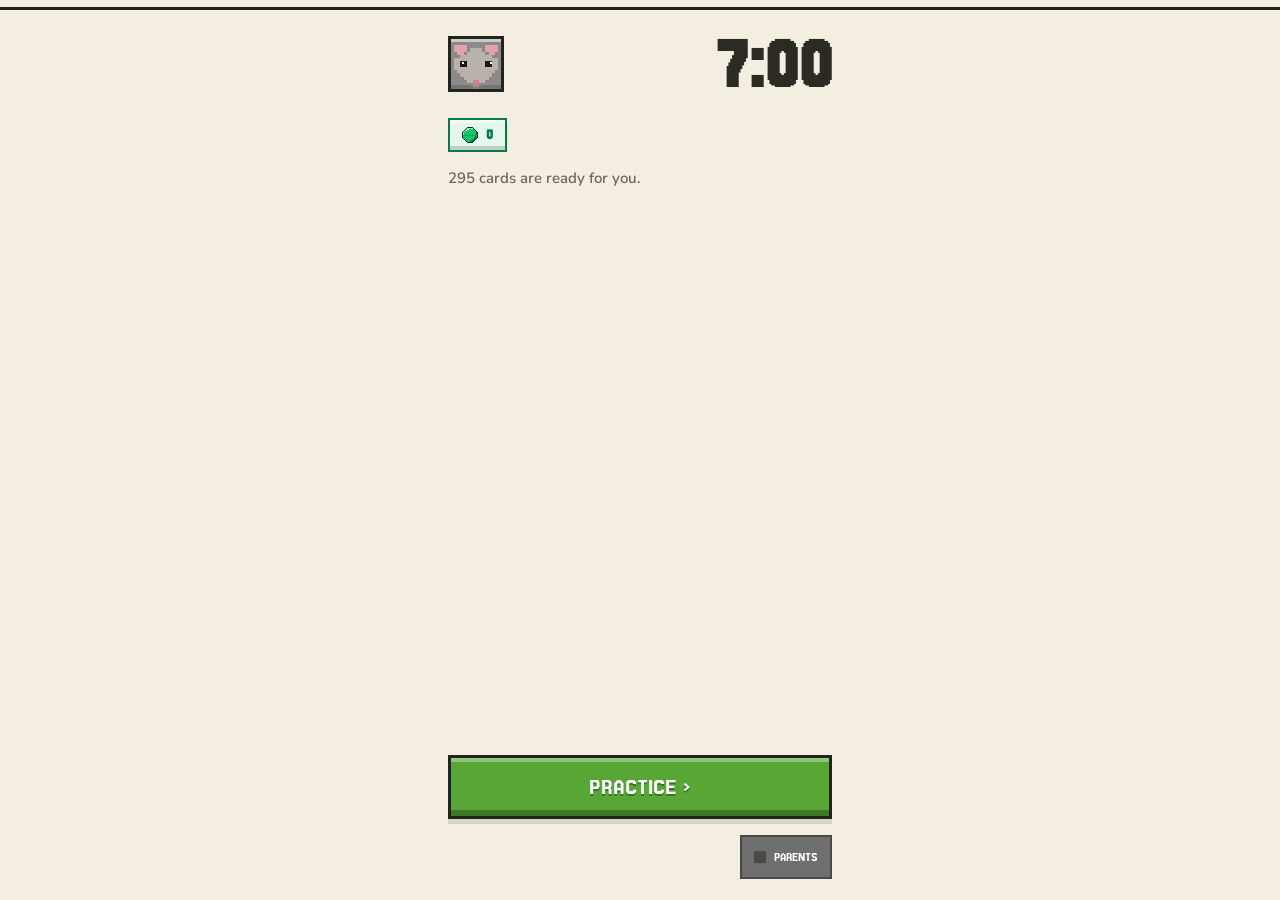
==== index.html @ 1b6352a6 "Add MY LOOK: avatar and theme customization from the routine app's 1n Owner request: port the routin" ====
<!doctype html>
<html lang="en">
<head>
  <meta charset="utf-8">
  <meta name="viewport" content="width=device-width, initial-scale=1, viewport-fit=cover">
  <meta name="theme-color" content="#f3eee1">
  <meta name="apple-mobile-web-app-capable" content="yes">
  <title>Times Table</title>
  <link rel="manifest" href="manifest.webmanifest">
  <link rel="preconnect" href="https://fonts.googleapis.com">
  <link rel="preconnect" href="https://fonts.gstatic.com" crossorigin>
  <link rel="stylesheet"
        href="https://fonts.googleapis.com/css2?family=Nunito+Sans:wght@400;600;700;800&family=Jersey+25&display=swap">
  <link rel="stylesheet" href="src/styles.css">
</head>
<body>
  <div class="trim"></div>

  <!-- Screen changes are instant: sections toggle, nothing slides. -->

  <main class="screen" id="screen-home" hidden>
    <div class="home-top">
      <button class="avatar-btn" id="go-me" aria-label="Change my look">
        <img class="avatar" id="home-avatar" src="assets/av-stormy.png" alt="">
      </button>
      <div class="clock" id="clock">7:42</div>
    </div>
    <div class="chips">
      <span class="chip chip--emerald" id="home-emeralds">0</span>
      <span class="chip chip--streak" id="home-streak" hidden>★ 0</span>
    </div>
    <div class="home-middle" id="home-note"></div>
    <button class="btn btn--big" id="go-practice">PRACTICE ›</button>
    <button class="parents-chip" id="go-parent"><i></i>PARENTS</button>
  </main>

  <main class="screen" id="screen-select" hidden>
    <div class="bar">
      <button class="back" id="select-back">‹</button>
      <h1 class="bar__title">Practice</h1>
      <span class="bar__meta"></span>
    </div>
    <div class="stack">
      <div class="label">HOW MUCH?</div>
      <button class="pick" id="mode-smart">
        <span class="pick__name">Smart review</span>
        <span class="pick__sub" id="smart-sub">just what's due</span>
      </button>
      <button class="pick" id="mode-full">
        <span class="pick__name">Full review</span>
        <span class="pick__sub">the whole deck, in rounds</span>
      </button>
      <button class="pick" id="mode-speed" hidden>
        <span class="pick__name">Speed run</span>
        <span class="pick__sub">18 cards · timer on · tiers safe</span>
      </button>
      <div class="label">WHICH DECK?</div>
      <button class="pick" id="deck-mult">
        <span class="pick__name">Multiplication</span>
        <span class="pick__sub" id="mult-sub"></span>
      </button>
      <button class="pick" id="deck-div">
        <span class="pick__name">Division</span>
        <span class="pick__sub"></span>
      </button>
      <button class="pick" id="deck-factors">
        <span class="pick__name">Factors</span>
        <span class="pick__sub"></span>
      </button>
      <button class="toggle" id="auto-toggle">AUTO CHECK · OFF</button>
      <p class="hint">Auto check hands in your answer the moment it's long enough.
        Turn it off to check answers yourself.</p>
      <button class="btn btn--big" id="start-session" disabled>START ›</button>
    </div>
  </main>

  <main class="screen" id="screen-card" hidden>
    <div class="bar">
      <button class="back" id="card-back">‹</button>
      <h1 class="bar__title" id="card-deck">Multiplication</h1>
      <span class="bar__meta" id="card-meta"></span>
    </div>
    <div class="speedbar" id="speedbar" hidden>
      <span id="run-timer">0.0 s</span>
      <span class="speedbar__best" id="run-best">BEST –</span>
    </div>
    <section class="slab" id="slab">
      <p class="slab__problem" id="problem">7 × 8</p>
      <p class="slab__entry" id="entry">&nbsp;</p>
      <ul class="factors" id="factors-rows" hidden></ul>
      <p class="slab__reveal" id="reveal" hidden></p>
      <span class="chip chip--fast slab__fast" id="fast-chip" hidden>FAST</span>
      <span class="slab__stars" id="stars" hidden><i></i><i></i><i></i></span>
    </section>
    <div class="keypad" id="keypad">
      <button class="key" data-d="1">1</button>
      <button class="key" data-d="2">2</button>
      <button class="key" data-d="3">3</button>
      <button class="key" data-d="4">4</button>
      <button class="key" data-d="5">5</button>
      <button class="key" data-d="6">6</button>
      <button class="key" data-d="7">7</button>
      <button class="key" data-d="8">8</button>
      <button class="key" data-d="9">9</button>
      <button class="key key--word" data-act="clear">CLEAR</button>
      <button class="key" data-d="0">0</button>
      <button class="key key--word" data-act="back">⌫</button>
    </div>
    <button class="btn btn--check" id="check">CHECK ›</button>
  </main>

  <main class="screen" id="screen-cleared" hidden>
    <h1 class="big-title" id="cleared-title">Round 1 cleared</h1>
    <p class="subtitle">Every card in it answered right.</p>
    <ul class="stats" id="cleared-stats"></ul>
    <div class="round-bar"><div class="round-bar__fill" id="round-fill"></div></div>
    <p class="round-label" id="round-label">ROUND 1 OF 3</p>
    <button class="btn btn--big" id="next-round">Next round ›</button>
    <button class="quiet" id="stop-here">Stop here — keep my emeralds</button>
  </main>

  <main class="screen" id="screen-complete" hidden>
    <div class="gem gem--big" id="award-gem"></div>
    <h1 class="award" id="award-count">+14</h1>
    <div class="chips chips--center"><span class="chip chip--emerald" id="complete-balance">0</span></div>
    <p class="subtitle" id="complete-note">Great job!</p>
    <ul class="stats" id="complete-stats"></ul>
    <button class="btn btn--big" id="go-home">Back to home ›</button>
  </main>

  <main class="screen" id="screen-me" hidden>
    <div class="bar">
      <button class="back" id="me-back">‹</button>
      <h1 class="bar__title">My look</h1>
      <span class="bar__meta" id="me-clock"></span>
    </div>
    <div class="label label--theme">PICK YOUR AVATAR</div>
    <div class="slot-grid" id="avatar-grid"></div>
    <p class="me-note" id="me-note">&nbsp;</p>
    <div class="label label--theme">PICK YOUR WORLD</div>
    <div class="stack" id="theme-list"></div>
  </main>

  <main class="screen screen--parent" id="screen-pin" hidden>
    <div class="iron-strip"></div>
    <div class="bar">
      <h1 class="bar__title bar__title--parent">Parents</h1>
    </div>
    <p class="pvoice">Enter the parent PIN.</p>
    <div class="pin-dots" id="pin-dots"><i></i><i></i><i></i><i></i></div>
    <div class="keypad" id="pin-pad">
      <button class="key" data-d="1">1</button>
      <button class="key" data-d="2">2</button>
      <button class="key" data-d="3">3</button>
      <button class="key" data-d="4">4</button>
      <button class="key" data-d="5">5</button>
      <button class="key" data-d="6">6</button>
      <button class="key" data-d="7">7</button>
      <button class="key" data-d="8">8</button>
      <button class="key" data-d="9">9</button>
      <span></span>
      <button class="key" data-d="0">0</button>
      <button class="key key--word" data-act="back">⌫</button>
    </div>
    <button class="quiet" id="pin-back">Back</button>
  </main>

  <main class="screen screen--parent" id="screen-parent" hidden>
    <div class="iron-strip"></div>
    <div class="bar">
      <h1 class="bar__title bar__title--parent">Settings</h1>
      <button class="plink" id="p-grid">Fact grid ›</button>
    </div>

    <section class="psec">
      <h2 class="plabel">CHILD</h2>
      <label class="prow">Name <input class="pinput" id="p-name" maxlength="24"></label>
      <p class="pvoice">The name appears in greetings. It is stored only on this device.</p>
    </section>

    <section class="psec">
      <h2 class="plabel">DECKS IN ROTATION</h2>
      <div class="prow">Multiplication <button class="pswitch" id="p-deck-mult">ON</button></div>
      <div class="prow">Division <button class="pswitch" id="p-deck-div">ON</button></div>
      <div class="prow">Factors <button class="pswitch" id="p-deck-factors">ON</button></div>
      <p class="pvoice">A deck that is off keeps its progress and stops appearing in reviews.
        The last deck cannot be turned off.</p>
    </section>

    <section class="psec">
      <h2 class="plabel">ROUNDS AND FLUENCY</h2>
      <label class="prow">Round size <input class="pinput pinput--num" id="p-round" type="number" min="10" max="60"></label>
      <label class="prow">Factors round size <input class="pinput pinput--num" id="p-fround" type="number" min="6" max="20"></label>
      <label class="prow">Promotes a tier under <span class="punit"><input class="pinput pinput--num" id="p-promote" type="number" step="0.5" min="1" max="30"> s</span></label>
      <label class="prow">Lightning flourish under <span class="punit"><input class="pinput pinput--num" id="p-lightning" type="number" step="0.5" min="0.5" max="30"> s</span></label>
      <p class="pvoice">Answering under the promotion time moves the fact up one tier. A correct
        but slow answer holds the tier and never counts as a miss. The Lightning time controls
        only the FAST chip and the round count — it does not affect tiering, and it cannot be
        longer than promotion; a higher value is clamped to it.</p>
    </section>

    <section class="psec">
      <h2 class="plabel">SPEED RUN AND SOUND</h2>
      <div class="prow">Speed run available <button class="pswitch" id="p-speedrun">ON</button></div>
      <div class="prow">All sounds <button class="pswitch" id="p-sound-all">ON</button></div>
      <div class="prow">Correct-answer blips <button class="pswitch" id="p-sound-blips">ON</button></div>
      <p class="pvoice">The blips can be silenced on their own for a car or a classroom; award
        and round cues stay.</p>
    </section>

    <section class="psec">
      <h2 class="plabel">EMERALDS</h2>
      <label class="prow">Balance <input class="pinput pinput--num" id="p-balance" type="number" min="0"></label>
      <p class="pvoice">Emeralds are a count of practice done, adjustable if something goes wrong.</p>
    </section>

    <section class="psec">
      <h2 class="plabel">THIS WEEK</h2>
      <button class="pbtn" id="p-excuse">Excuse today · streak continues</button>
      <p class="pvoice">Sleepover, travel, sick day — the streak skips the day instead of breaking.</p>
      <button class="pbtn pbtn--reset" id="p-reset-mult">Reset Multiplication</button>
      <button class="pbtn pbtn--reset" id="p-reset-div">Reset Division</button>
      <button class="pbtn pbtn--reset" id="p-reset-factors">Reset Factors</button>
      <p class="pvoice">Resetting a deck erases its tiers and cannot be undone.</p>
    </section>

    <section class="psec">
      <h2 class="plabel">DATA</h2>
      <button class="pbtn" id="p-export">Export backup</button>
      <p class="pvoice" id="p-backup-line"></p>
      <button class="pbtn" id="p-import">Restore from file</button>
      <input type="file" id="p-import-file" accept=".json,application/json" hidden>
      <p class="pvoice" id="p-import-status"></p>
      <p class="pvoice">A backup is a single file. Keep it anywhere you keep files. Restoring
        replaces all current progress on this device.</p>
    </section>

    <section class="psec">
      <h2 class="plabel">PARENT PIN</h2>
      <label class="prow">4-digit PIN <input class="pinput pinput--num" id="p-pin" inputmode="numeric" maxlength="4"></label>
    </section>

    <button class="btn btn--iron" id="p-lock">LOCK ›</button>
  </main>

  <main class="screen screen--parent" id="screen-grid" hidden>
    <div class="iron-strip"></div>
    <div class="bar">
      <button class="back" id="grid-back">‹</button>
      <h1 class="bar__title bar__title--parent">Fact grid</h1>
    </div>
    <div class="chips">
      <button class="gtab" id="g-mult">MULT</button>
      <button class="gtab" id="g-div">DIV</button>
      <button class="gtab" id="g-factors">FACTORS</button>
    </div>
    <div id="grid-box"></div>
    <div class="gdetail" id="gdetail"></div>
    <ul class="gsummary" id="grid-summary"></ul>
    <p class="pvoice">Each square is one fact, coloured by its tier. Hover or long-press a
      square to see which fact it is.</p>
  </main>

  <div class="toast" id="toast">
    <b id="toast-title"></b>
    <span id="toast-sub"></span>
  </div>

  <script type="module" src="src/app.js"></script>
</body>
</html>
---- src/styles.css ----
/* App styles. Every value comes from tokens.css — see that file first.
   Nothing here may introduce a colour, size, or radius of its own. */
@import url("../tokens.css");

*, *::before, *::after { box-sizing: border-box; }

/* The hidden attribute must beat any display a class sets. Without this,
   `.screen { display: flex }` overrides the UA's [hidden] rule and every
   screen renders stacked on one long page. */
[hidden] { display: none !important; }

html, body { margin: 0; padding: 0; height: 100%; }

body {
  background: var(--bg);
  color: var(--ink);
  font-family: var(--font-sans);
  font-weight: var(--fw-sentence);
  font-size: var(--fs-body);
  line-height: 1.45;
  -webkit-font-smoothing: antialiased;
  /* She taps fast and repeatedly. Kill double-tap zoom and the grey flash. */
  -webkit-tap-highlight-color: transparent;
  touch-action: manipulation;
  user-select: none;
}

/* Grass strip along the top of every child screen: trim, never a ground. */
.trim {
  height: 10px;
  background-image: url("../assets/tx-grass.png");
  background-size: var(--tx-size);
  background-repeat: repeat-x;
  image-rendering: pixelated;
  border-bottom: var(--border-w) solid var(--border-btn);
}

.screen {
  max-width: 420px;
  margin: 0 auto;
  min-height: calc(100% - 13px);
  display: flex;
  flex-direction: column;
  gap: var(--sp-4);
  padding: var(--sp-5);
}

.stack { display: flex; flex-direction: column; gap: var(--sp-3); }

/* --- Header bar ----------------------------------------------------------- */
.bar { display: flex; align-items: center; gap: var(--sp-3); }
.bar__title {
  font-family: var(--font-display);
  font-size: var(--fs-heading);
  font-weight: var(--fw-bold);
  margin: 0;
  flex: 1;
}
.bar__meta {
  font-family: var(--font-display);
  font-size: var(--fs-label);
  color: var(--text-muted);
}
.back {
  font-family: var(--font-display);
  font-size: var(--fs-heading);
  color: var(--text-muted);
  background: none;
  border: none;
  min-width: var(--tap-min);
  min-height: var(--tap-min);
  cursor: pointer;
}

/* --- Home ------------------------------------------------------------------ */
.home-top { display: flex; align-items: center; gap: var(--sp-4); }
.avatar {
  width: 56px; height: 56px;
  image-rendering: pixelated;
  border: var(--border-w) solid var(--border-btn);
  background: var(--slot-fill);
  box-shadow: var(--bevel-chip);
}
.clock {
  font-family: var(--font-display);
  font-size: var(--fs-clock);
  line-height: 1;
  margin-left: auto;
}
.home-middle { flex: 1; color: var(--text-muted); font-size: var(--fs-label); }

/* --- Chips ------------------------------------------------------------------ */
.chips { display: flex; flex-wrap: wrap; gap: var(--sp-2); }
.chip {
  font-family: var(--font-display);
  font-size: var(--fs-label);
  border: var(--border-w-thin) solid var(--border-btn);
  box-shadow: var(--bevel-chip);
  padding: var(--sp-1) var(--sp-3);
  display: inline-flex;
  align-items: center;
  gap: var(--sp-2);
}
.chip--correct { background: var(--correct); color: var(--on-dark); }
.chip--fast    { background: var(--fast);    color: var(--ink); }
.chip--emerald { background: var(--emerald-soft); color: var(--emerald-dark); border-color: var(--emerald-dark); }
.chip--streak  { background: var(--tier-gold-soft); color: var(--tier-gold-text); border-color: var(--tier-gold-dark); }

/* The emerald sprite (ruling 7). Sizes come from the display rule in tokens. */
.gem {
  width: var(--gem-sm); height: var(--gem-sm);
  background-image: url("../assets/emerald.png");
  background-size: contain;
  background-repeat: no-repeat;
  image-rendering: pixelated;
  display: inline-block;
}
.gem--big {
  width: var(--gem-xl); height: var(--gem-xl);
  background-image: url("../assets/emerald-32.png");
  margin: var(--sp-6) auto 0;
}

/* --- Buttons ------------------------------------------------------------------ */
.btn {
  font-family: var(--font-display);
  font-size: var(--fs-button);
  color: var(--on-dark);
  text-shadow: var(--text-emboss);
  background: var(--correct);
  border: var(--border-w) solid var(--border-btn);
  border-radius: var(--radius);
  min-height: var(--tap-comfy);
  padding-inline: var(--sp-5);
  cursor: pointer;
  box-shadow: var(--bevel-strong), var(--key-drop);
  transition: transform var(--dur-press) var(--ease-out),
              box-shadow var(--dur-press) var(--ease-out);
}
.btn:active { transform: translateY(5px); box-shadow: var(--bevel-strong); }
.btn:focus-visible { outline: var(--border-w) solid var(--parent-edit); outline-offset: 3px; }
.btn--big { font-size: var(--fs-heading); min-height: 64px; margin-top: auto; }
.btn:disabled { background: var(--stone-disabled); color: var(--text-disabled); box-shadow: var(--bevel-pressed); cursor: default; }
.btn:disabled:active { transform: none; }

/* The wrong-state continue is filled slate (ruling 3): the app's
   non-celebration colour, and distinct from a disabled button. */
.btn--check.is-next { background: var(--wrong); }

.quiet {
  font-family: var(--font-sans);
  font-weight: var(--fw-sentence);
  font-size: var(--fs-label);
  color: var(--text-muted);
  text-decoration: underline;
  background: none; border: none;
  min-height: var(--tap-min);
  cursor: pointer;
}

/* --- Deck / mode pickers -------------------------------------------------------- */
.label {
  font-family: var(--font-display);
  font-size: var(--fs-hint);
  color: var(--text-tertiary);
  margin-top: var(--sp-2);
}
.pick {
  display: flex; align-items: baseline; justify-content: space-between; gap: var(--sp-3);
  font-family: inherit;
  text-align: left;
  background: var(--bg-card);
  border: var(--border-w) solid var(--border-btn);
  box-shadow: var(--bevel-light), var(--key-drop-sm);
  min-height: var(--tap-comfy);
  padding: var(--sp-3) var(--sp-4);
  cursor: pointer;
  transition: transform var(--dur-press) var(--ease-out);
}
.pick:active { transform: translateY(4px); box-shadow: var(--bevel-light); }
.pick__name { font-family: var(--font-display); font-size: var(--fs-button); }
.pick__sub { font-size: var(--fs-hint); color: var(--text-muted); }
.pick.is-on { border-color: var(--correct-dark); background: var(--correct-soft); }
.pick.is-on .pick__name { color: var(--correct-text); }
.pick:disabled { background: var(--bg-sunken); color: var(--text-disabled); box-shadow: none; cursor: default; }
.pick:disabled .pick__name, .pick:disabled .pick__sub { color: var(--text-disabled); }

/* Auto-check: iron toggle in the routine app's ON/OFF language. */
.toggle {
  font-family: var(--font-display);
  font-size: var(--fs-label);
  min-height: var(--tap-min);
  cursor: pointer;
  align-self: flex-start;
  padding-inline: var(--sp-4);
  background: var(--iron-dark);
  color: var(--divider);
  border: var(--border-w) solid var(--border-btn);
  box-shadow: var(--bevel-pressed);
}
.toggle.is-on {
  background: var(--divider);
  color: var(--ink);
  border-color: var(--iron-dark);
  box-shadow: var(--bevel-small);
}
.hint { font-size: var(--fs-micro); color: var(--text-tertiary); margin: 0; }

/* --- The problem slab -------------------------------------------------------------- */
.slab {
  position: relative;
  background: var(--bg-card);
  border: var(--border-w) solid var(--border-btn);
  box-shadow: var(--bevel-light);
  display: grid;
  place-items: center;
  gap: var(--sp-1);
  padding: var(--sp-6) var(--sp-4);
  transition: transform var(--dur-press) var(--steps-press);
}
.slab__problem {
  font-family: var(--font-display);
  font-size: clamp(56px, 22vw, var(--fs-slab));
  line-height: 1;
  margin: 0;
}
.slab__entry {
  font-family: var(--font-display);
  font-size: var(--fs-display);
  min-height: 1.1em;
  line-height: 1.1;
  margin: 0;
  color: var(--text-muted);
  border-bottom: var(--border-w) solid var(--divider);
  min-width: 3ch;
  text-align: center;
}
.slab__reveal {
  font-family: var(--font-sans);
  font-size: var(--fs-label);
  margin: 0;
  color: var(--wrong-text);
}
.slab__fast { position: absolute; top: var(--sp-3); right: var(--sp-3); }

/* Correct: the press, the green wash rising in steps, the answer popping. */
.slab.is-correct { transform: scale(0.985); }
.slab.is-correct::after {
  content: "";
  position: absolute; inset: 0;
  background: var(--correct);
  pointer-events: none;
  opacity: 0.16;
  animation: wash-in 90ms var(--steps-fade) backwards;
}
@keyframes wash-in { from { opacity: 0; } to { opacity: 0.16; } }
.slab.is-correct .slab__entry {
  color: var(--correct-text); border-color: var(--correct);
  animation: pop-in 180ms var(--ease-pop);
}
@keyframes pop-in {
  0% { transform: scale(0.2); }
  60% { transform: scale(1.18); }
  100% { transform: scale(1); }
}

/* Wrong: slate and still. No motion, no sound — the state simply is. */
.slab.is-wrong { background: var(--wrong-soft); border-color: var(--wrong); }
.slab.is-wrong .slab__entry { color: var(--wrong-text); border-color: var(--wrong); text-decoration: line-through; }

/* Stars: pop, rise 30px, fade — done inside the answer beat. */
.slab__stars { position: absolute; top: 8%; left: 50%; pointer-events: none; }
.slab__stars i {
  position: absolute;
  width: 16px; height: 16px;
  background-image: url("../assets/icons/star.png");
  background-size: contain;
  background-repeat: no-repeat;
  image-rendering: pixelated;
  opacity: 0;
}
.slab__stars.is-burst i { animation: star-rise var(--dur-star) var(--ease-out) forwards; }
.slab__stars i:nth-child(1) { left: -34px; }
.slab__stars i:nth-child(2) { left: -8px; animation-delay: 80ms; }
.slab__stars i:nth-child(3) { left: 20px; animation-delay: 160ms; }
@keyframes star-rise {
  0%   { opacity: 0; transform: translateY(0) scale(0.4); }
  25%  { opacity: 1; transform: translateY(-8px) scale(1.1); }
  100% { opacity: 0; transform: translateY(-30px) scale(0.9); }
}

/* --- Keypad ---------------------------------------------------------------------- */
.keypad {
  display: grid;
  grid-template-columns: repeat(3, 1fr);
  gap: var(--sp-2);
  margin-top: auto;
}
.key {
  font-family: var(--font-display);
  font-size: var(--fs-key);
  color: var(--ink);
  background: var(--bg-card);
  border: var(--border-w) solid var(--border-btn);
  border-radius: var(--radius);
  min-height: var(--tap-key);
  cursor: pointer;
  box-shadow: var(--bevel-light), var(--key-drop-sm);
  transition: transform var(--dur-press) var(--ease-out),
              box-shadow var(--dur-press) var(--ease-out);
}
.key:active { transform: translateY(4px); box-shadow: var(--bevel-pressed); }
.key--word { font-size: var(--fs-label); }
.btn--check { width: 100%; }

/* --- Round cleared / session complete ----------------------------------------------- */
.big-title { font-family: var(--font-display); font-size: var(--fs-title); margin: var(--sp-6) 0 0; }
.subtitle { color: var(--text-muted); font-size: var(--fs-label); margin: 0; }
.stats { list-style: none; margin: 0; padding: 0; display: flex; flex-direction: column; gap: var(--sp-2); }
.stats li {
  background: var(--bg-card);
  border: var(--border-w-thin) solid var(--divider);
  padding: var(--sp-2) var(--sp-3);
  font-size: var(--fs-label);
  display: flex; justify-content: space-between; gap: var(--sp-3);
}
.stats b { font-family: var(--font-display); font-size: var(--fs-body); font-weight: var(--fw-bold); }

.round-bar {
  border: var(--border-w) solid var(--border-btn);
  background: var(--track);
  padding: 2px;
  height: 22px;
}
.round-bar__fill {
  height: 100%;
  background: linear-gradient(180deg, var(--fast-lo), var(--fast) 45%, var(--fast-hi));
  background-image: repeating-linear-gradient(90deg, transparent 0 16px, rgba(0,0,0,.25) 16px 19px),
    linear-gradient(180deg, var(--fast-lo), var(--fast) 45%, var(--fast-hi));
  transition: width var(--dur-med) var(--ease-out);
}
.round-label { font-family: var(--font-display); font-size: var(--fs-hint); color: var(--text-tertiary); margin: 0; }

.award {
  font-family: var(--font-display);
  font-size: var(--fs-award);
  color: var(--emerald-dark);
  text-align: center;
  margin: 0;
}
#screen-complete { text-align: center; }
#screen-complete .stats { text-align: left; }

/* --- Factors card ---------------------------------------------------------------
   Rows are the card's pairs sorted ascending. The worst case is 8 rows (144)
   and it must share a portrait screen with the keypad, so rows stay compact
   and the number shrinks relative to the ops slab. */
.slab--factors { padding: var(--sp-4); gap: var(--sp-3); }
.slab--factors .slab__problem { font-size: clamp(40px, 13vw, 56px); }

.factors {
  list-style: none;
  margin: 0;
  padding: 0;
  display: flex;
  flex-direction: column;
  gap: var(--sp-1);
  width: 100%;
  max-width: 240px;
}
.frow {
  font-family: var(--font-display);
  font-size: var(--fs-body);
  line-height: 1.2;
  display: flex;
  align-items: center;
  justify-content: center;
  gap: var(--sp-2);
  min-height: 26px;
}
.frow.is-solved { color: var(--correct-text); opacity: 0.72; }
.frow.is-todo   { color: var(--text-disabled); }
.frow.is-entry  { min-height: 32px; }
.fbox {
  display: inline-block;
  min-width: 3ch;
  text-align: center;
  font-weight: var(--fw-bold);
  border: var(--border-w-thin) solid var(--divider);
  background: var(--bg-sunken);
  padding: 0 var(--sp-1);
}
.fbox.is-focus { border-color: var(--border-btn); background: var(--bg-card); }
/* A wrong pair is slate and still — it stays until she types again. */
.frow.is-entry.is-wrong .fbox { border-color: var(--wrong); background: var(--wrong-soft); color: var(--wrong-text); }
/* A duplicate marks the row she already solved (ruling 10): an
   acknowledgement in the checked-slot green, not the FAST bright. */
.frow.is-dup { background: var(--correct-light); opacity: 1; }
/* Per-pair lightning is the orb alone — a chip would flicker eight times
   on one card (ruling 10). */
.frow .orb {
  width: 16px; height: 16px;
  background-image: url("../assets/icons/orb.png");
  background-size: contain;
  background-repeat: no-repeat;
  image-rendering: pixelated;
  display: inline-block;
}
/* Tap either box of the live row to focus it (ruling 10). */
.frow.is-entry .fbox { cursor: pointer; }

/* --- Parent area ------------------------------------------------------------------
   Iron and neutral, per the routine app's doctrine: nothing a parent taps to
   DO something is green; editable values take slate, the one accent the
   child's side never uses; cancel is never a filled button. */
.parents-chip {
  align-self: flex-end;
  display: inline-flex;
  align-items: center;
  gap: var(--sp-2);
  font-family: var(--font-display);
  font-size: var(--fs-hint);
  color: var(--on-dark);
  background: var(--iron);
  border: var(--border-w-thin) solid var(--iron-dark);
  padding: var(--sp-1) var(--sp-3);
  min-height: var(--tap-min);
  cursor: pointer;
}
.parents-chip i {
  width: 12px; height: 12px;
  background: var(--iron-dark);
  display: inline-block;
}

.screen--parent { background: var(--bg-parent); max-width: none; }
.screen--parent > * { max-width: 420px; margin-inline: auto; width: 100%; }

.iron-strip {
  height: 8px;
  background-image: url("../assets/tx-iron.png");
  background-size: var(--tx-size-sm);
  background-repeat: repeat-x;
  image-rendering: pixelated;
  border-bottom: var(--border-w-thin) solid var(--iron-dark);
}
.bar__title--parent { color: var(--text-parent); }
.pvoice { font-size: var(--fs-micro); color: var(--text-muted); margin: 0; }
.plabel {
  font-family: var(--font-display);
  font-size: var(--fs-hint);
  color: var(--text-parent);
  margin: 0 0 var(--sp-2);
}
.plink {
  font-family: var(--font-display);
  font-size: var(--fs-label);
  color: var(--parent-edit);
  background: none; border: none;
  min-height: var(--tap-min);
  cursor: pointer;
}

.psec {
  background: var(--bg-card);
  border: var(--border-w-thin) solid var(--divider);
  padding: var(--sp-3) var(--sp-4);
  display: flex; flex-direction: column;
  gap: var(--sp-2);
}
.prow {
  display: flex; align-items: center; justify-content: space-between; gap: var(--sp-3);
  font-size: var(--fs-label);
  min-height: var(--tap-min);
}
.punit { display: inline-flex; align-items: center; gap: var(--sp-1); }

/* Editable values: slate, the parent's accent. Native inputs are fine here —
   this zone belongs to an adult with an OS keyboard. */
.pinput {
  font-family: var(--font-display);
  font-size: var(--fs-body);
  color: var(--parent-edit);
  background: var(--bg-sunken);
  border: var(--border-w-thin) solid var(--divider);
  padding: var(--sp-1) var(--sp-2);
  min-height: var(--tap-min);
  width: 12ch;
  text-align: right;
}
.pinput--num { width: 7ch; }

/* ON/OFF: the bevel carries the state — raised light is on, pressed dark is off. */
.pswitch {
  font-family: var(--font-display);
  font-size: var(--fs-label);
  min-width: 72px; min-height: var(--tap-min);
  cursor: pointer;
  background: var(--iron-dark);
  color: var(--divider);
  border: var(--border-w) solid var(--border-ink);
  box-shadow: var(--bevel-pressed);
}
.pswitch.is-on {
  background: var(--divider);
  color: var(--ink);
  border-color: var(--iron-dark);
  box-shadow: var(--bevel-small);
}

.pbtn {
  font-family: var(--font-display);
  font-size: var(--fs-label);
  color: var(--ink);
  background: var(--iron-light);
  border: var(--border-w-thin) solid var(--iron-dark);
  box-shadow: var(--bevel-small);
  min-height: var(--tap-min);
  padding-inline: var(--sp-3);
  cursor: pointer;
  text-align: left;
}
.pbtn:disabled { background: var(--bg-sunken); color: var(--text-muted); box-shadow: none; cursor: default; }
.pbtn--reset.is-armed { background: var(--wrong-soft); border-color: var(--wrong); color: var(--wrong-text); }

.btn--iron { background: var(--iron); }

/* PIN dots */
.pin-dots { display: flex; justify-content: center; gap: var(--sp-4); padding: var(--sp-4) 0; }
.pin-dots i {
  width: 18px; height: 18px;
  background: var(--slot-fill);
  border: var(--border-w-thin) solid var(--slot-edge-dark);
  display: inline-block;
}
.pin-dots i.is-filled { background: var(--ink); }
.pin-dots.is-shake { animation: pin-shake 240ms var(--ease-out); }
@keyframes pin-shake {
  0% { transform: translateX(0); } 25% { transform: translateX(-8px); }
  50% { transform: translateX(8px); } 75% { transform: translateX(-4px); }
  100% { transform: translateX(0); }
}
#pin-pad { margin-top: 0; }

/* --- Fact grid --------------------------------------------------------------------- */
.gtab {
  font-family: var(--font-display);
  font-size: var(--fs-hint);
  min-height: var(--tap-min);
  padding-inline: var(--sp-3);
  cursor: pointer;
  background: var(--iron-dark); color: var(--divider);
  border: var(--border-w-thin) solid var(--border-ink);
  box-shadow: var(--bevel-pressed);
}
.gtab.is-on { background: var(--divider); color: var(--ink); box-shadow: var(--bevel-small); }

.grid--ops { display: grid; grid-template-columns: repeat(12, 1fr); gap: 2px; }
.grid--factors { display: grid; grid-template-columns: repeat(9, 1fr); gap: 2px; }
.gcell {
  aspect-ratio: 1;
  border: 1px solid var(--divider);
  font-family: var(--font-display);
  font-size: 11px;
  display: flex; align-items: center; justify-content: center;
  color: var(--ink);
}
.gcell.is-label { border: none; color: var(--text-muted); background: none; }
.gcell.is-unseen { background: var(--bg-sunken); }
.gcell.is-t0 { background: var(--tier-wood); border-color: var(--tier-wood-dark); color: var(--on-dark); }
.gcell.is-t1 { background: var(--tier-stone); border-color: var(--tier-stone-dark); color: var(--on-dark); }
.gcell.is-t2 { background: var(--tier-iron); border-color: var(--tier-iron-dark); }
.gcell.is-t3 { background: var(--tier-gold); border-color: var(--tier-gold-dark); color: var(--tier-gold-on); }
.gcell.is-t4 { background: var(--tier-diamond); border-color: var(--tier-diamond-dark); color: var(--tier-diamond-deep); }

.gsummary { list-style: none; margin: 0; padding: 0; display: flex; flex-wrap: wrap; gap: var(--sp-3); font-size: var(--fs-micro); color: var(--text-parent); }
.gsummary li { display: inline-flex; align-items: center; gap: var(--sp-1); }
.gsummary b { font-family: var(--font-display); }
.gswatch { width: 12px; height: 12px; display: inline-block; border: 1px solid var(--iron-dark); }
.gswatch.is-unseen { background: var(--bg-sunken); }
.gswatch.is-t0 { background: var(--tier-wood); }
.gswatch.is-t1 { background: var(--tier-stone); }
.gswatch.is-t2 { background: var(--tier-iron); }
.gswatch.is-t3 { background: var(--tier-gold); }
.gswatch.is-t4 { background: var(--tier-diamond); }

/* --- Speed run -----------------------------------------------------------------
   The one mode where the timer is visible and speed is the point. */
.speedbar {
  display: flex;
  justify-content: space-between;
  align-items: baseline;
  font-family: var(--font-display);
  font-size: var(--fs-heading);
}
.speedbar__best { font-size: var(--fs-label); color: var(--text-muted); }

/* --- Advancement toast -----------------------------------------------------------
   The routine app's pattern: bevel card, gold title, sans subtitle. Slides in
   from the top, dismisses itself, never blocks a tap. Fired only when a fact
   reaches Gold or Diamond -- rare enough to stay special. */
.toast {
  position: fixed;
  top: var(--sp-4);
  left: 50%;
  transform: translate(-50%, 0);
  z-index: 10;
  pointer-events: none;
  display: flex;
  flex-direction: column;
  gap: 2px;
  min-width: 220px;
  background: var(--bg-toast);
  border: var(--border-w) solid var(--border-btn);
  box-shadow: var(--bevel-light), var(--key-drop-sm);
  padding: var(--sp-2) var(--sp-4);
  opacity: 1;
  transition: opacity var(--dur-med) var(--ease-out), transform var(--dur-med) var(--ease-out);
}
/* The toast animates its exit, so it hides by class, not attribute. */
.toast:not(.is-show) { opacity: 0; transform: translate(-50%, -8px); visibility: hidden; }
.toast b {
  font-family: var(--font-display);
  font-size: var(--fs-body);
  color: var(--tier-gold-title);
}
.toast span { font-size: var(--fs-micro); color: var(--text-muted); }

/* --- The award moment ----------------------------------------------------------
   Emeralds arc DOWN into the balance so they read as becoming the number.
   The only animation in the app allowed to take its time (~2s). */
.chips--center { justify-content: center; }
.arc-gem {
  position: fixed;
  z-index: 9;
  width: var(--gem-sm); height: var(--gem-sm);
  background-image: url("../assets/emerald.png");
  background-size: contain;
  background-repeat: no-repeat;
  image-rendering: pixelated;
  pointer-events: none;
  transition: transform 550ms cubic-bezier(0.4, 0, 0.8, 1), opacity 550ms linear;
}
.chip.is-pulse { animation: chip-pulse 120ms var(--ease-out); }
@keyframes chip-pulse { 0% { transform: scale(1.18); } 100% { transform: scale(1); } }

/* Closing lines hold back until the last emerald lands, then fade up 8px. */
.fade-wait { opacity: 0; transform: translateY(8px); }
#complete-note, #complete-stats { transition: opacity 260ms var(--ease-out), transform 260ms var(--ease-out); }

/* --- Parent editable values (ruling 13): the pencil is the resting
   affordance; tapping it opens the native field, framed in slate. -------- */
.pedit {
  font-family: var(--font-display);
  font-size: var(--fs-body);
  color: var(--parent-edit);
  background: none;
  border: none;
  border-bottom: var(--border-w-thin) solid var(--divider);
  min-height: var(--tap-min);
  padding: var(--sp-1) var(--sp-2);
  cursor: pointer;
}
.pedit::after { content: " \270E"; font-size: var(--fs-label); }
.pinput.is-open { border-color: var(--parent-edit); }

/* --- Fact grid detail panel (ruling 15) ---------------------------------- */
.gdetail {
  background: var(--bg-card);
  border: var(--border-w-thin) solid var(--divider);
  padding: var(--sp-3) var(--sp-4);
  display: none;
  flex-direction: column;
  gap: var(--sp-2);
}
.gdetail.is-open { display: flex; }
.gdetail__fact {
  font-family: var(--font-display);
  font-size: var(--fs-heading);
  display: flex;
  justify-content: space-between;
  align-items: baseline;
}
.gdetail__tier { font-size: var(--fs-hint); color: var(--text-parent); }
.gdetail__row { display: flex; gap: var(--sp-4); font-size: var(--fs-micro); color: var(--text-muted); flex-wrap: wrap; }
.gdetail__row b { font-family: var(--font-display); font-size: var(--fs-label); color: var(--ink); display: block; }
.gcell:not(.is-label) { cursor: pointer; }
.gcell.is-picked { outline: var(--border-w-thin) solid var(--parent-edit); outline-offset: -1px; }

/* --- ME: avatar + theme picker (routine app board 1n) ----------------------- */
.avatar-btn { background: none; border: none; padding: 0; cursor: pointer; min-width: var(--tap-comfy); min-height: var(--tap-comfy); }

/* The theme's decorative surfaces: the trim strip and section labels. */
.trim {
  background-color: var(--theme-strip-color);
  background-image: var(--theme-strip-img);
}
.label--theme, .label { color: var(--theme-deep); }

.slot-grid { display: grid; grid-template-columns: repeat(4, 1fr); gap: var(--sp-3); }
.slot {
  aspect-ratio: 1;
  background: var(--slot-fill);
  border: var(--border-w) solid;
  border-color: var(--slot-edge-dark) var(--slot-edge-light) var(--slot-edge-light) var(--slot-edge-dark);
  display: flex; align-items: center; justify-content: center;
  padding: 0;
  cursor: pointer;
  min-height: var(--tap-comfy);
}
.slot img { width: 72%; image-rendering: pixelated; }
/* Selected slot: 4px gold border + ink outline, the routine app's own rule. */
.slot.is-picked, .trow.is-picked {
  border: 4px solid var(--tier-gold);
  outline: var(--border-w) solid var(--border-btn);
}
.me-note { font-size: var(--fs-label); color: var(--theme-deep); margin: 0; min-height: 1.4em; }

.trow {
  display: flex; align-items: center; gap: var(--sp-3);
  width: 100%;
  background: var(--bg-card);
  border: var(--border-w) solid var(--border-ink);
  padding: var(--sp-2) var(--sp-3);
  min-height: var(--tap-comfy);
  cursor: pointer;
  font-family: inherit;
}
.trow__thumb {
  width: 40px; height: 26px;
  border: var(--border-w-thin) solid var(--border-btn);
  background-size: var(--tx-size-sm);
  image-rendering: pixelated;
  flex: none;
}
.trow__thumb--overworld { background-image: url("../assets/tx-grass.png"); }
.trow__thumb--nether    { background-image: url("../assets/tx-nether.png"); }
.trow__thumb--end       { background: var(--th-end-2); }
.trow__thumb--ocean     { background: var(--th-ocean-2); }
.trow__thumb--cherry    { background: var(--th-cherry-1); }
.trow__name { font-family: var(--font-display); font-size: var(--fs-body); }
.trow__sw { margin-left: auto; display: flex; gap: 4px; }
.trow__sw i { width: 13px; height: 13px; display: inline-block; }
.sw--overworld-1 { background: var(--correct); }
.sw--overworld-2 { background: var(--th-dirt); }
.sw--overworld-3 { background: var(--fast); }
.sw--nether-1 { background: var(--th-nether-1); }
.sw--nether-2 { background: var(--th-nether-2); }
.sw--nether-3 { background: var(--th-nether-3); }
.sw--end-1 { background: var(--th-end-1); }
.sw--end-2 { background: var(--th-end-2); }
.sw--end-3 { background: var(--th-end-3); }
.sw--ocean-1 { background: var(--th-ocean-1); }
.sw--ocean-2 { background: var(--th-ocean-2); }
.sw--ocean-3 { background: var(--th-ocean-3); }
.sw--cherry-1 { background: var(--th-cherry-1); }
.sw--cherry-2 { background: var(--th-cherry-2); }
.sw--cherry-3 { background: var(--th-cherry-3); }
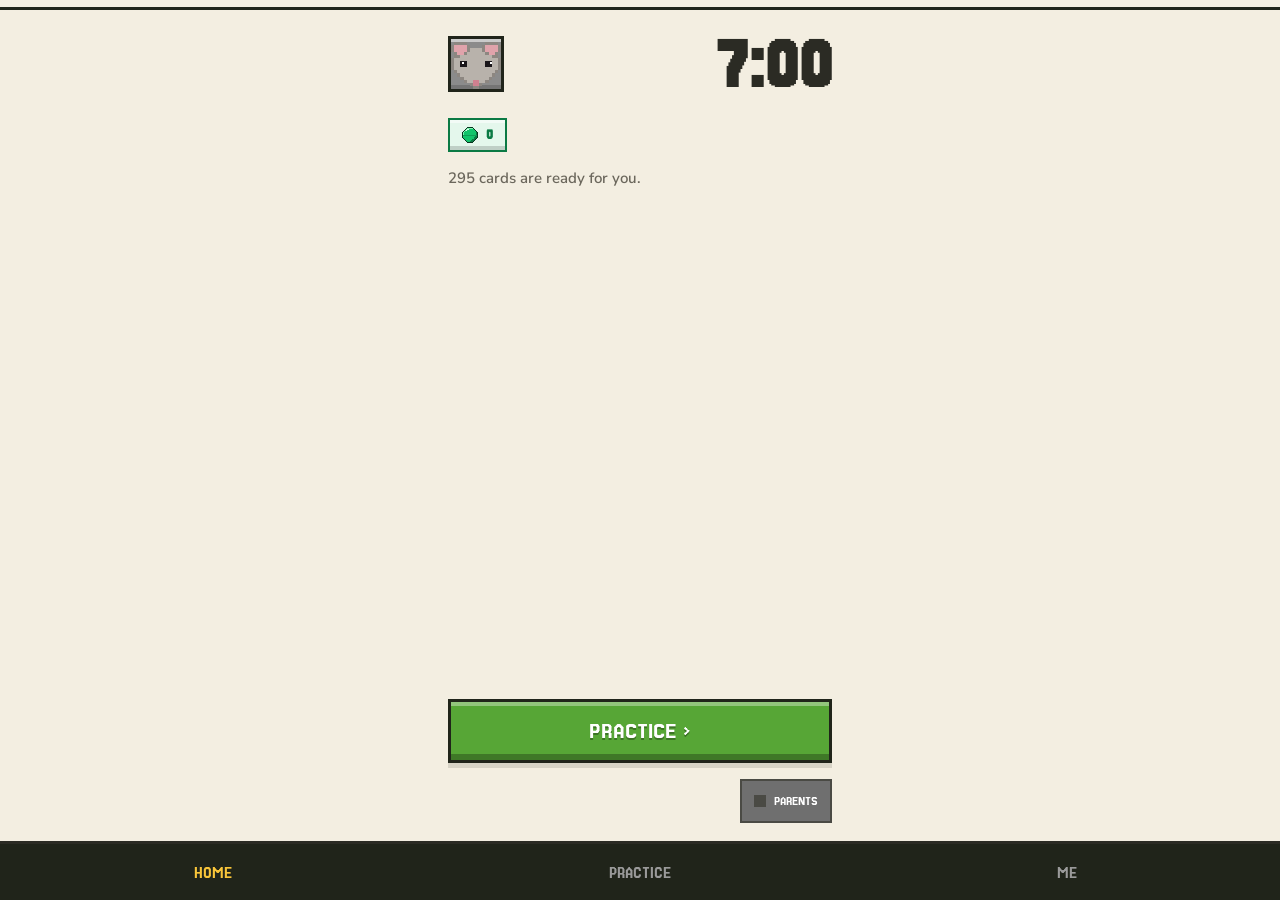
==== commit bb36a2a5: "Build the HOME / PRACTICE / ME tab bar from the v4 canvas Owner decision, replacing the tappable-ava" ====
--- a/index.html
+++ b/index.html
@@ -18,7 +18,7 @@
 
   <!-- Screen changes are instant: sections toggle, nothing slides. -->
 
-  <main class="screen" id="screen-home" hidden>
+  <main class="screen screen--tabbed" id="screen-home" hidden>
     <div class="home-top">
       <button class="avatar-btn" id="go-me" aria-label="Change my look">
         <img class="avatar" id="home-avatar" src="assets/av-stormy.png" alt="">
@@ -34,7 +34,7 @@
     <button class="parents-chip" id="go-parent"><i></i>PARENTS</button>
   </main>
 
-  <main class="screen" id="screen-select" hidden>
+  <main class="screen screen--tabbed" id="screen-select" hidden>
     <div class="bar">
       <button class="back" id="select-back">‹</button>
       <h1 class="bar__title">Practice</h1>
@@ -128,7 +128,7 @@
     <button class="btn btn--big" id="go-home">Back to home ›</button>
   </main>
 
-  <main class="screen" id="screen-me" hidden>
+  <main class="screen screen--tabbed" id="screen-me" hidden>
     <div class="bar">
       <button class="back" id="me-back">‹</button>
       <h1 class="bar__title">My look</h1>
@@ -261,6 +261,12 @@
       square to see which fact it is.</p>
   </main>
 
+  <nav class="tabbar" id="tabbar" hidden>
+    <button class="tab" data-tab="home">HOME</button>
+    <button class="tab" data-tab="practice">PRACTICE</button>
+    <button class="tab" data-tab="me">ME</button>
+  </nav>
+
   <div class="toast" id="toast">
     <b id="toast-title"></b>
     <span id="toast-sub"></span>
--- a/src/styles.css
+++ b/src/styles.css
@@ -756,3 +756,28 @@
 .sw--cherry-1 { background: var(--th-cherry-1); }
 .sw--cherry-2 { background: var(--th-cherry-2); }
 .sw--cherry-3 { background: var(--th-cherry-3); }
+
+/* --- Tab bar (v4 canvas: Home, Deck select, ME only) -------------------------
+   Dark ground, three equal cells, gold active, stone inactive, >=56px tall.
+   Never on a card mid-round, never in the parent zone. */
+.tabbar {
+  position: fixed;
+  left: 0; right: 0; bottom: 0;
+  display: flex;
+  background: var(--bg-dark);
+  border-top: var(--border-w) solid var(--border-ink);
+  z-index: 8;
+}
+.tab {
+  flex: 1;
+  font-family: var(--font-display);
+  font-size: var(--fs-body);
+  color: var(--stone);
+  background: none;
+  border: none;
+  padding: var(--sp-4) 0;
+  min-height: var(--tap-comfy);
+  cursor: pointer;
+}
+.tab.is-active { color: var(--tier-gold); }
+.screen--tabbed { padding-bottom: calc(var(--tap-comfy) + var(--sp-5)); }
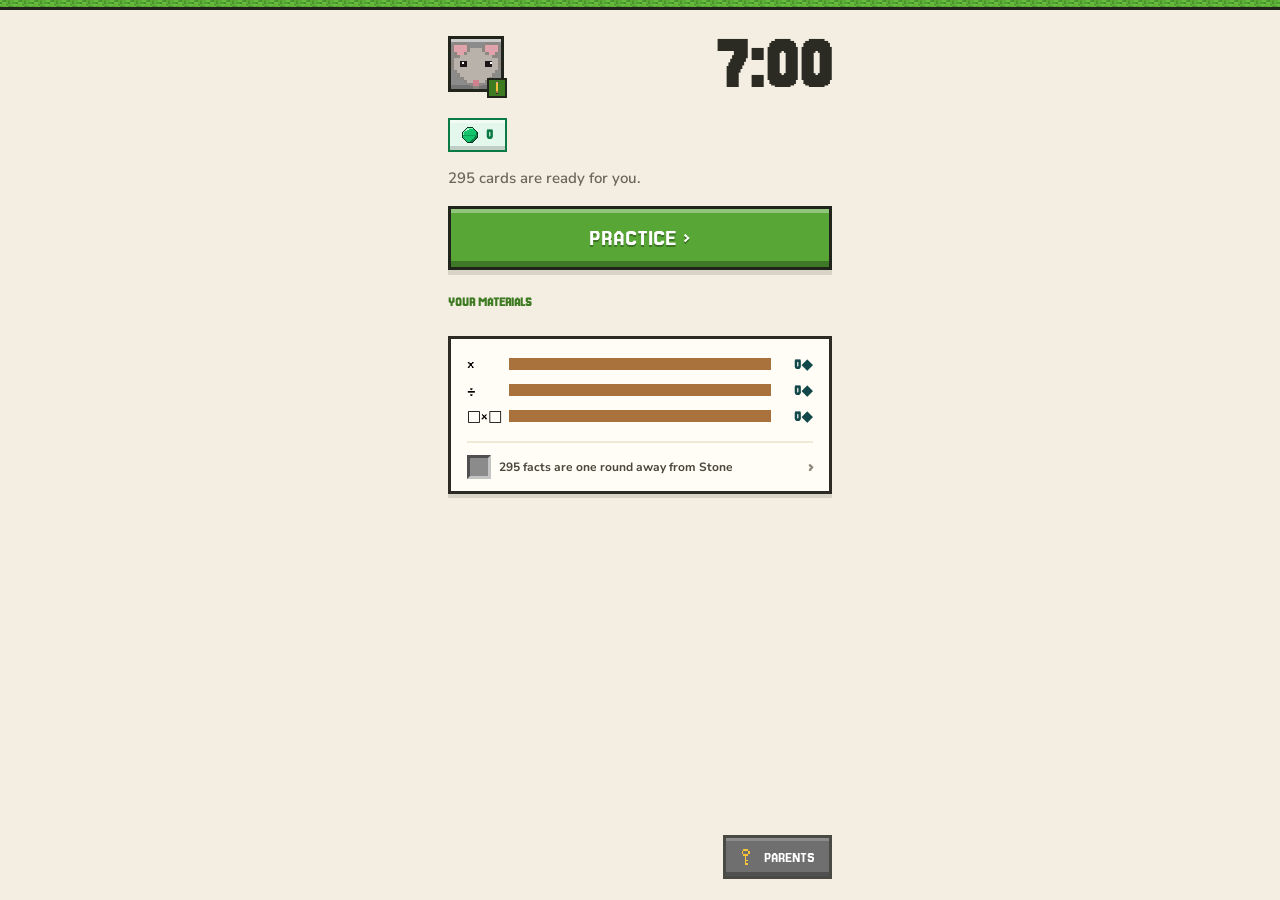
==== commit b8e2829e: "Delete the tab bar: Home becomes the hub (decision 5a) Implements design/HANDOFF_PROMPT.md end to en" ====
--- a/index.html
+++ b/index.html
@@ -18,10 +18,13 @@
 
   <!-- Screen changes are instant: sections toggle, nothing slides. -->
 
-  <main class="screen screen--tabbed" id="screen-home" hidden>
+  <main class="screen" id="screen-home" hidden>
     <div class="home-top">
+      <!-- The whole slot is the tap target for My Look; the pencil badge is
+           the affordance, not the target (5a). -->
       <button class="avatar-btn" id="go-me" aria-label="Change my look">
         <img class="avatar" id="home-avatar" src="assets/av-stormy.png" alt="">
+        <span class="avatar-badge"><img src="assets/icons/pencil.png" alt=""></span>
       </button>
       <div class="clock" id="clock">7:42</div>
     </div>
@@ -30,11 +33,17 @@
       <span class="chip chip--streak" id="home-streak" hidden>★ 0</span>
     </div>
     <div class="home-middle" id="home-note"></div>
-    <button class="btn btn--big" id="go-practice">PRACTICE ›</button>
-    <button class="parents-chip" id="go-parent"><i></i>PARENTS</button>
-  </main>
-
-  <main class="screen screen--tabbed" id="screen-select" hidden>
+    <button class="btn btn--big btn--home" id="go-practice">PRACTICE ›</button>
+    <div class="label label--materials">YOUR MATERIALS</div>
+    <button class="mcard" id="home-materials">
+      <div id="mcard-rows"></div>
+      <div class="mcard__foot" id="mcard-foot"></div>
+    </button>
+    <div class="home-spacer"></div>
+    <button class="parents-chip" id="go-parent"><img src="assets/icons/key.png" alt="">PARENTS</button>
+  </main>
+
+  <main class="screen" id="screen-select" hidden>
     <div class="bar">
       <button class="back" id="select-back">‹</button>
       <h1 class="bar__title">Practice</h1>
@@ -128,17 +137,52 @@
     <button class="btn btn--big" id="go-home">Back to home ›</button>
   </main>
 
-  <main class="screen screen--tabbed" id="screen-me" hidden>
+  <main class="screen" id="screen-materials" hidden>
+    <div class="bar">
+      <button class="back" id="materials-back">‹</button>
+      <h1 class="bar__title">Your materials</h1>
+      <span class="bar__meta" id="materials-clock"></span>
+    </div>
+    <!-- Identity, not a control: no pencil badge here (5a). -->
+    <div class="id-row">
+      <img class="avatar" id="materials-avatar" src="assets/av-stormy.png" alt="">
+      <div>
+        <div class="id-row__name" id="materials-name">friend</div>
+        <div class="id-row__sub" id="materials-sub"></div>
+      </div>
+    </div>
+    <div class="cur-frame">
+      <span class="gem gem--md"></span>
+      <div>
+        <b id="materials-emeralds">0</b>
+        <span>EMERALDS · MATH</span>
+      </div>
+    </div>
+    <p class="hint">Emeralds are the math collection. Coins live in the routine app.</p>
+    <div class="stack" id="materials-decks"></div>
+    <div class="nextup" id="materials-next" hidden>
+      <img src="assets/icons/pickaxe.png" alt="">
+      <div>
+        <b id="nextup-title"></b>
+        <span id="nextup-sub"></span>
+      </div>
+    </div>
+  </main>
+
+  <main class="screen" id="screen-me" hidden>
     <div class="bar">
       <button class="back" id="me-back">‹</button>
       <h1 class="bar__title">My look</h1>
       <span class="bar__meta" id="me-clock"></span>
     </div>
-    <div class="label label--theme">PICK YOUR AVATAR</div>
+    <div class="label label--theme">YOUR FACE</div>
     <div class="slot-grid" id="avatar-grid"></div>
-    <p class="me-note" id="me-note">&nbsp;</p>
-    <div class="label label--theme">PICK YOUR WORLD</div>
+    <div class="label label--theme">YOUR WORLD</div>
     <div class="stack" id="theme-list"></div>
+    <div class="me-foot">
+      <span class="me-foot__strip"></span>
+      <span>A world changes the strip at the top and the little green words. Nothing else moves.</span>
+    </div>
   </main>
 
   <main class="screen screen--parent" id="screen-pin" hidden>
@@ -261,12 +305,6 @@
       square to see which fact it is.</p>
   </main>
 
-  <nav class="tabbar" id="tabbar" hidden>
-    <button class="tab" data-tab="home">HOME</button>
-    <button class="tab" data-tab="practice">PRACTICE</button>
-    <button class="tab" data-tab="me">ME</button>
-  </nav>
-
   <div class="toast" id="toast">
     <b id="toast-title"></b>
     <span id="toast-sub"></span>
--- a/src/styles.css
+++ b/src/styles.css
@@ -59,7 +59,7 @@
 .bar__meta {
   font-family: var(--font-display);
   font-size: var(--fs-label);
-  color: var(--text-muted);
+  color: var(--text-tertiary);
 }
 .back {
   font-family: var(--font-display);
@@ -87,7 +87,135 @@
   line-height: 1;
   margin-left: auto;
 }
-.home-middle { flex: 1; color: var(--text-muted); font-size: var(--fs-label); }
+.home-middle { color: var(--text-muted); font-size: var(--fs-label); }
+.home-spacer { flex: 1; }
+.btn--home { margin-top: 0; }
+
+/* The pencil badge: My Look hangs off the thing it changes (5a). The badge
+   is the affordance; the whole avatar slot stays the tap target. */
+.avatar-badge {
+  position: absolute;
+  right: -3px; bottom: -3px;
+  width: 20px; height: 20px;
+  background: var(--correct-text);
+  border: var(--border-w-thin) solid var(--border-btn);
+  display: flex; align-items: center; justify-content: center;
+}
+.avatar-badge img { width: 12px; height: 12px; image-rendering: pixelated; }
+
+/* --- YOUR MATERIALS card (5a): mastery lives on Home, where it can pull her
+   into a round. The whole card is one tap target and pushes Your materials. */
+.label--materials { font-size: var(--fs-label); margin: var(--sp-4) 0 var(--sp-2); }
+.mcard {
+  font-family: inherit;
+  text-align: left;
+  width: 100%;
+  background: var(--bg-card);
+  border: var(--border-w) solid var(--border-ink);
+  box-shadow: var(--key-drop-sm);
+  padding: var(--sp-3) var(--sp-4);
+  cursor: pointer;
+}
+.mrow {
+  display: flex; align-items: center; gap: var(--sp-2);
+  padding: var(--sp-1) 0;
+}
+.mrow__sym { font-family: var(--font-display); font-size: var(--fs-body); width: 34px; flex: none; }
+.mrow__sym--sm { font-size: var(--fs-label); }
+.mrow__dia {
+  font-family: var(--font-display);
+  font-size: var(--fs-label);
+  font-weight: var(--fw-sentence);
+  color: var(--tier-diamond-deep);
+  width: 34px; flex: none;
+  text-align: right;
+}
+
+/* The five-segment tier bar: counts as widths, never percentages as text. */
+.mbar { flex: 1; display: flex; gap: 2px; height: 12px; }
+.mbar i { flex-basis: 0; display: block; }
+.mbar--wood    { background: var(--tier-wood); }
+.mbar--stone   { background: var(--slot-fill); }
+.mbar--iron    { background: var(--tier-iron); }
+.mbar--gold    { background: var(--tier-gold); }
+.mbar--diamond { background: var(--tier-diamond); }
+
+.mcard__foot {
+  display: flex; align-items: center; gap: var(--sp-2);
+  margin-top: var(--sp-3);
+  padding-top: var(--sp-3);
+  border-top: var(--border-w-thin) solid var(--bg-toast);
+  font-size: var(--fs-micro);
+  font-weight: var(--fw-bold);
+  color: var(--text-parent);
+}
+.mcard__hint { flex: 1; line-height: 1.4; }
+.mcard__go { font-family: var(--font-display); font-size: var(--fs-body); color: var(--text-tertiary); }
+
+/* The tier badge, 24px: an inventory slot in that material. */
+.mbadge { width: 24px; height: 24px; flex: none; border: var(--border-w) solid; }
+.mbadge--wood    { background: var(--tier-wood);    border-color: var(--tier-wood-dark) var(--tier-wood-light) var(--tier-wood-light) var(--tier-wood-dark); }
+.mbadge--stone   { background: var(--slot-fill);    border-color: var(--tier-stone-dark) var(--tier-stone-light) var(--tier-stone-light) var(--tier-stone-dark); }
+.mbadge--iron    { background: var(--tier-iron);    border-color: var(--tier-stone) var(--slot-edge-light) var(--slot-edge-light) var(--tier-stone); }
+.mbadge--gold    { background: var(--tier-gold);    border-color: var(--tier-gold-dark) var(--tier-gold-light) var(--tier-gold-light) var(--tier-gold-dark); }
+.mbadge--diamond { background: var(--tier-diamond); border-color: var(--tier-diamond-dark) var(--tier-diamond-light) var(--tier-diamond-light) var(--tier-diamond-dark); }
+
+/* --- Your materials (2n): pushed from Home, identity not control ------------- */
+.id-row { display: flex; align-items: center; gap: var(--sp-3); }
+.id-row .avatar { width: 52px; height: 52px; }
+.id-row__name { font-family: var(--font-display); font-size: var(--fs-heading); }
+.id-row__sub { font-size: var(--fs-micro); font-weight: var(--fw-bold); color: var(--text-muted); }
+
+.cur-frame {
+  display: flex; align-items: center; gap: var(--sp-2);
+  padding: var(--sp-3);
+  background: var(--emerald-soft);
+  border: var(--border-w) solid var(--emerald);
+}
+.cur-frame b {
+  font-family: var(--font-display);
+  font-size: var(--fs-heading);
+  font-weight: var(--fw-sentence);
+  line-height: 1;
+  color: var(--emerald-dark);
+  display: block;
+}
+.cur-frame span:last-child { font-size: var(--fs-micro); font-weight: var(--fw-heavy); color: var(--emerald-dark); }
+.gem--md { width: var(--gem-md); height: var(--gem-md); background-image: url("../assets/emerald-32.png"); }
+
+.tiercard {
+  background: var(--bg-card);
+  border: var(--border-w) solid var(--border-ink);
+  box-shadow: var(--key-drop-sm);
+  padding: var(--sp-3) var(--sp-4);
+}
+.tiercard__head { display: flex; align-items: baseline; gap: var(--sp-2); }
+.tiercard__head span { font-family: var(--font-display); font-size: var(--fs-button); }
+.tiercard__head b {
+  margin-left: auto;
+  font-family: var(--font-display);
+  font-size: var(--fs-body);
+  font-weight: var(--fw-sentence);
+  color: var(--tier-diamond-deep);
+}
+.tiercard .mbar { margin-top: var(--sp-2); }
+.tiercard__counts {
+  display: flex; justify-content: space-between;
+  margin-top: var(--sp-2);
+  font-size: var(--fs-micro);
+  font-weight: var(--fw-heavy);
+  color: var(--text-tertiary);
+}
+
+.nextup {
+  display: flex; align-items: center; gap: var(--sp-3);
+  padding: var(--sp-3);
+  background: var(--bg-toast);
+  border: var(--border-w) solid var(--divider);
+}
+.nextup img { width: 28px; height: 28px; image-rendering: pixelated; flex: none; }
+.nextup b { font-family: var(--font-display); font-size: var(--fs-body); font-weight: var(--fw-sentence); display: block; }
+.nextup span { font-size: var(--fs-micro); font-weight: var(--fw-bold); color: var(--text-muted); }
 
 /* --- Chips ------------------------------------------------------------------ */
 .chips { display: flex; flex-wrap: wrap; gap: var(--sp-2); }
@@ -413,25 +541,24 @@
    Iron and neutral, per the routine app's doctrine: nothing a parent taps to
    DO something is green; editable values take slate, the one accent the
    child's side never uses; cancel is never a filled button. */
+/* Alone on the bottom edge now the bar is gone (5a): full iron key chip.
+   Iron on parchment, never green, and it appears on Home only. */
 .parents-chip {
   align-self: flex-end;
   display: inline-flex;
   align-items: center;
   gap: var(--sp-2);
   font-family: var(--font-display);
-  font-size: var(--fs-hint);
+  font-size: var(--fs-label);
   color: var(--on-dark);
   background: var(--iron);
-  border: var(--border-w-thin) solid var(--iron-dark);
-  padding: var(--sp-1) var(--sp-3);
+  border: var(--border-w) solid var(--iron-dark);
+  box-shadow: var(--bevel-iron-chip);
+  padding: 11px 14px;
   min-height: var(--tap-min);
   cursor: pointer;
 }
-.parents-chip i {
-  width: 12px; height: 12px;
-  background: var(--iron-dark);
-  display: inline-block;
-}
+.parents-chip img { width: 16px; height: 16px; image-rendering: pixelated; }
 
 .screen--parent { background: var(--bg-parent); max-width: none; }
 .screen--parent > * { max-width: 420px; margin-inline: auto; width: 100%; }
@@ -687,17 +814,29 @@
 .gcell:not(.is-label) { cursor: pointer; }
 .gcell.is-picked { outline: var(--border-w-thin) solid var(--parent-edit); outline-offset: -1px; }
 
-/* --- ME: avatar + theme picker (routine app board 1n) ----------------------- */
-.avatar-btn { background: none; border: none; padding: 0; cursor: pointer; min-width: var(--tap-comfy); min-height: var(--tap-comfy); }
-
-/* The theme's decorative surfaces: the trim strip and section labels. */
-.trim {
+/* --- My Look: avatar + theme picker (board 5d; reached from the pencil badge) --- */
+.avatar-btn { position: relative; background: none; border: none; padding: 0; cursor: pointer; min-width: var(--tap-comfy); min-height: var(--tap-comfy); }
+
+/* The theme's decorative surfaces: the trim strip and section labels.
+   A url() carried through a custom property resolves against the DEFINING
+   sheet in some engines and the USING sheet in others — --theme-strip-img
+   broke either the app or the artboards depending on the browser. Colors
+   ride the tokens; the strip image is set here, relative to this sheet. */
+.trim, .me-foot__strip {
   background-color: var(--theme-strip-color);
-  background-image: var(--theme-strip-img);
+  background-image: url("../assets/tx-grass.png");
+}
+[data-theme="nether"] .trim, [data-theme="nether"] .me-foot__strip {
+  background-image: url("../assets/tx-nether.png");
+}
+[data-theme="end"] .trim, [data-theme="end"] .me-foot__strip,
+[data-theme="ocean"] .trim, [data-theme="ocean"] .me-foot__strip,
+[data-theme="cherry"] .trim, [data-theme="cherry"] .me-foot__strip {
+  background-image: none;
 }
 .label--theme, .label { color: var(--theme-deep); }
 
-.slot-grid { display: grid; grid-template-columns: repeat(4, 1fr); gap: var(--sp-3); }
+.slot-grid { display: grid; grid-template-columns: repeat(4, 1fr); gap: var(--slot-gap); }
 .slot {
   aspect-ratio: 1;
   background: var(--slot-fill);
@@ -708,42 +847,35 @@
   cursor: pointer;
   min-height: var(--tap-comfy);
 }
-.slot img { width: 72%; image-rendering: pixelated; }
+.slot img { width: 52px; image-rendering: pixelated; }
 /* Selected slot: 4px gold border + ink outline, the routine app's own rule. */
 .slot.is-picked, .trow.is-picked {
   border: 4px solid var(--tier-gold);
   outline: var(--border-w) solid var(--border-btn);
 }
-.me-note { font-size: var(--fs-label); color: var(--theme-deep); margin: 0; min-height: 1.4em; }
-
+
+/* Themes are rows, not a second grid (5d): the swatch triplet gets room to
+   read as three materials instead of three dots. */
 .trow {
   display: flex; align-items: center; gap: var(--sp-3);
   width: 100%;
   background: var(--bg-card);
   border: var(--border-w) solid var(--border-ink);
+  box-shadow: var(--key-drop-sm);
   padding: var(--sp-2) var(--sp-3);
   min-height: var(--tap-comfy);
   cursor: pointer;
   font-family: inherit;
-}
-.trow__thumb {
-  width: 40px; height: 26px;
-  border: var(--border-w-thin) solid var(--border-btn);
-  background-size: var(--tx-size-sm);
-  image-rendering: pixelated;
-  flex: none;
-}
-.trow__thumb--overworld { background-image: url("../assets/tx-grass.png"); }
-.trow__thumb--nether    { background-image: url("../assets/tx-nether.png"); }
-.trow__thumb--end       { background: var(--th-end-2); }
-.trow__thumb--ocean     { background: var(--th-ocean-2); }
-.trow__thumb--cherry    { background: var(--th-cherry-1); }
-.trow__name { font-family: var(--font-display); font-size: var(--fs-body); }
-.trow__sw { margin-left: auto; display: flex; gap: 4px; }
-.trow__sw i { width: 13px; height: 13px; display: inline-block; }
+  text-align: left;
+}
+.trow.is-picked { box-shadow: none; }
+.trow__tri { display: flex; flex: none; border: var(--border-w-thin) solid var(--border-btn); }
+.trow__tri i { width: 26px; height: 26px; display: block; }
+.trow__name { font-family: var(--font-display); font-size: var(--fs-button); flex: 1; }
+.trow__wearing { font-family: var(--font-display); font-size: var(--fs-hint); color: var(--tier-gold-text); }
 .sw--overworld-1 { background: var(--correct); }
 .sw--overworld-2 { background: var(--th-dirt); }
-.sw--overworld-3 { background: var(--fast); }
+.sw--overworld-3 { background: var(--correct-text); }
 .sw--nether-1 { background: var(--th-nether-1); }
 .sw--nether-2 { background: var(--th-nether-2); }
 .sw--nether-3 { background: var(--th-nether-3); }
@@ -757,27 +889,36 @@
 .sw--cherry-2 { background: var(--th-cherry-2); }
 .sw--cherry-3 { background: var(--th-cherry-3); }
 
-/* --- Tab bar (v4 canvas: Home, Deck select, ME only) -------------------------
-   Dark ground, three equal cells, gold active, stone inactive, >=56px tall.
-   Never on a card mid-round, never in the parent zone. */
-.tabbar {
-  position: fixed;
-  left: 0; right: 0; bottom: 0;
-  display: flex;
-  background: var(--bg-dark);
-  border-top: var(--border-w) solid var(--border-ink);
-  z-index: 8;
-}
-.tab {
-  flex: 1;
-  font-family: var(--font-display);
-  font-size: var(--fs-body);
-  color: var(--stone);
-  background: none;
-  border: none;
-  padding: var(--sp-4) 0;
-  min-height: var(--tap-comfy);
-  cursor: pointer;
-}
-.tab.is-active { color: var(--tier-gold); }
-.screen--tabbed { padding-bottom: calc(var(--tap-comfy) + var(--sp-5)); }
+/* What a world may claim, said in her language, with the strip as evidence. */
+.me-foot {
+  display: flex; align-items: center; gap: var(--sp-3);
+  margin-top: var(--sp-1);
+  padding: var(--sp-3);
+  background: var(--bg-toast);
+  border: var(--border-w) solid var(--divider);
+  font-size: var(--fs-micro);
+  font-weight: var(--fw-bold);
+  color: var(--text-parent);
+  line-height: 1.45;
+}
+.me-foot__strip {
+  width: 8px; height: 34px; flex: none;
+  background-size: var(--tx-size);
+  image-rendering: pixelated;
+  border: var(--border-w-thin) solid var(--border-btn);
+}
+
+/* --- Navigation (decision 5a): there is no bar. Home is the only hub; every
+   other child screen is a push that returns with ‹. The bottom edge belongs
+   to the keypad and her thumbs. ---------------------------------------------- */
+
+/* Mid-round, ‹ asks once in stone before abandoning (5a §7). */
+.back--armed {
+  font-family: var(--font-display);
+  font-size: var(--fs-label);
+  color: var(--ink);
+  background: var(--divider);
+  border: var(--border-w) solid var(--iron-dark);
+  box-shadow: var(--bevel-small);
+  padding-inline: var(--sp-3);
+}
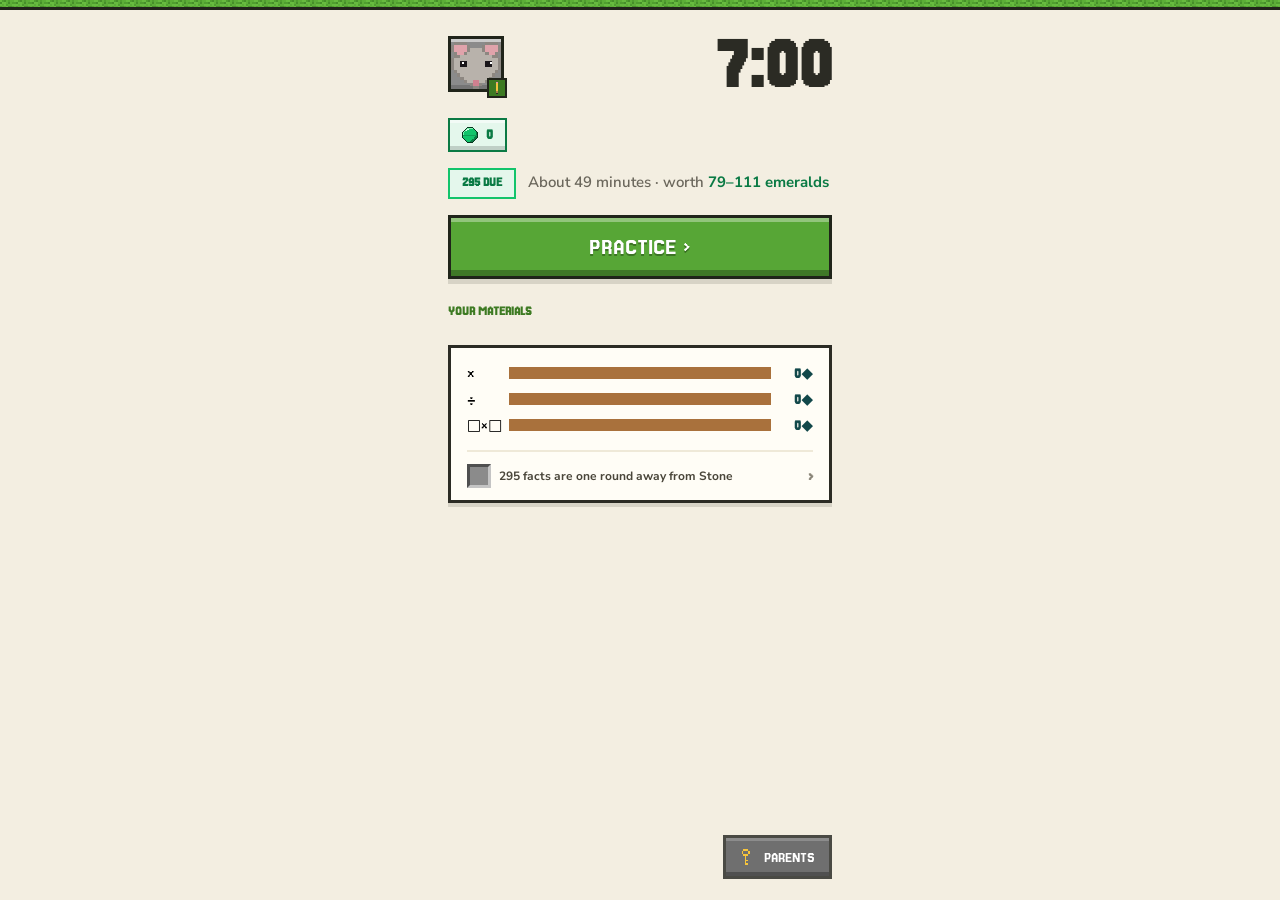
==== commit 3956ea98: "Home: the DUE chip and the minutes estimate (v7 §F) The two additions Design kept from the 2a gap li" ====
--- a/index.html
+++ b/index.html
@@ -33,6 +33,11 @@
       <span class="chip chip--streak" id="home-streak" hidden>★ 0</span>
     </div>
     <div class="home-middle" id="home-note"></div>
+    <!-- "How long is this going to take" answered before she commits (v7 §F). -->
+    <div class="prax-info" id="prax-info" hidden>
+      <span class="chip chip--due" id="due-chip">0 DUE</span>
+      <span class="prax-est" id="prax-est"></span>
+    </div>
     <button class="btn btn--big btn--home" id="go-practice">PRACTICE ›</button>
     <div class="label label--materials">YOUR MATERIALS</div>
     <button class="mcard" id="home-materials">
--- a/src/styles.css
+++ b/src/styles.css
@@ -88,7 +88,14 @@
   margin-left: auto;
 }
 .home-middle { color: var(--text-muted); font-size: var(--fs-label); }
+.home-middle:empty { display: none; }
 .home-spacer { flex: 1; }
+
+/* The DUE chip and minutes estimate (v7 §F): a bounded, visible, small
+   number is the difference between a chore and an errand. */
+.prax-info { display: flex; align-items: center; gap: var(--sp-3); }
+.prax-est { font-size: var(--fs-label); color: var(--text-muted); }
+.prax-est b { color: var(--emerald-dark); }
 .btn--home { margin-top: 0; }
 
 /* The pencil badge: My Look hangs off the thing it changes (5a). The badge
@@ -232,6 +239,7 @@
 .chip--correct { background: var(--correct); color: var(--on-dark); }
 .chip--fast    { background: var(--fast);    color: var(--ink); }
 .chip--emerald { background: var(--emerald-soft); color: var(--emerald-dark); border-color: var(--emerald-dark); }
+.chip--due     { font-size: var(--fs-hint); background: var(--emerald-soft); color: var(--emerald-dark); border-color: var(--emerald); box-shadow: none; white-space: nowrap; }
 .chip--streak  { background: var(--tier-gold-soft); color: var(--tier-gold-text); border-color: var(--tier-gold-dark); }
 
 /* The emerald sprite (ruling 7). Sizes come from the display rule in tokens. */
